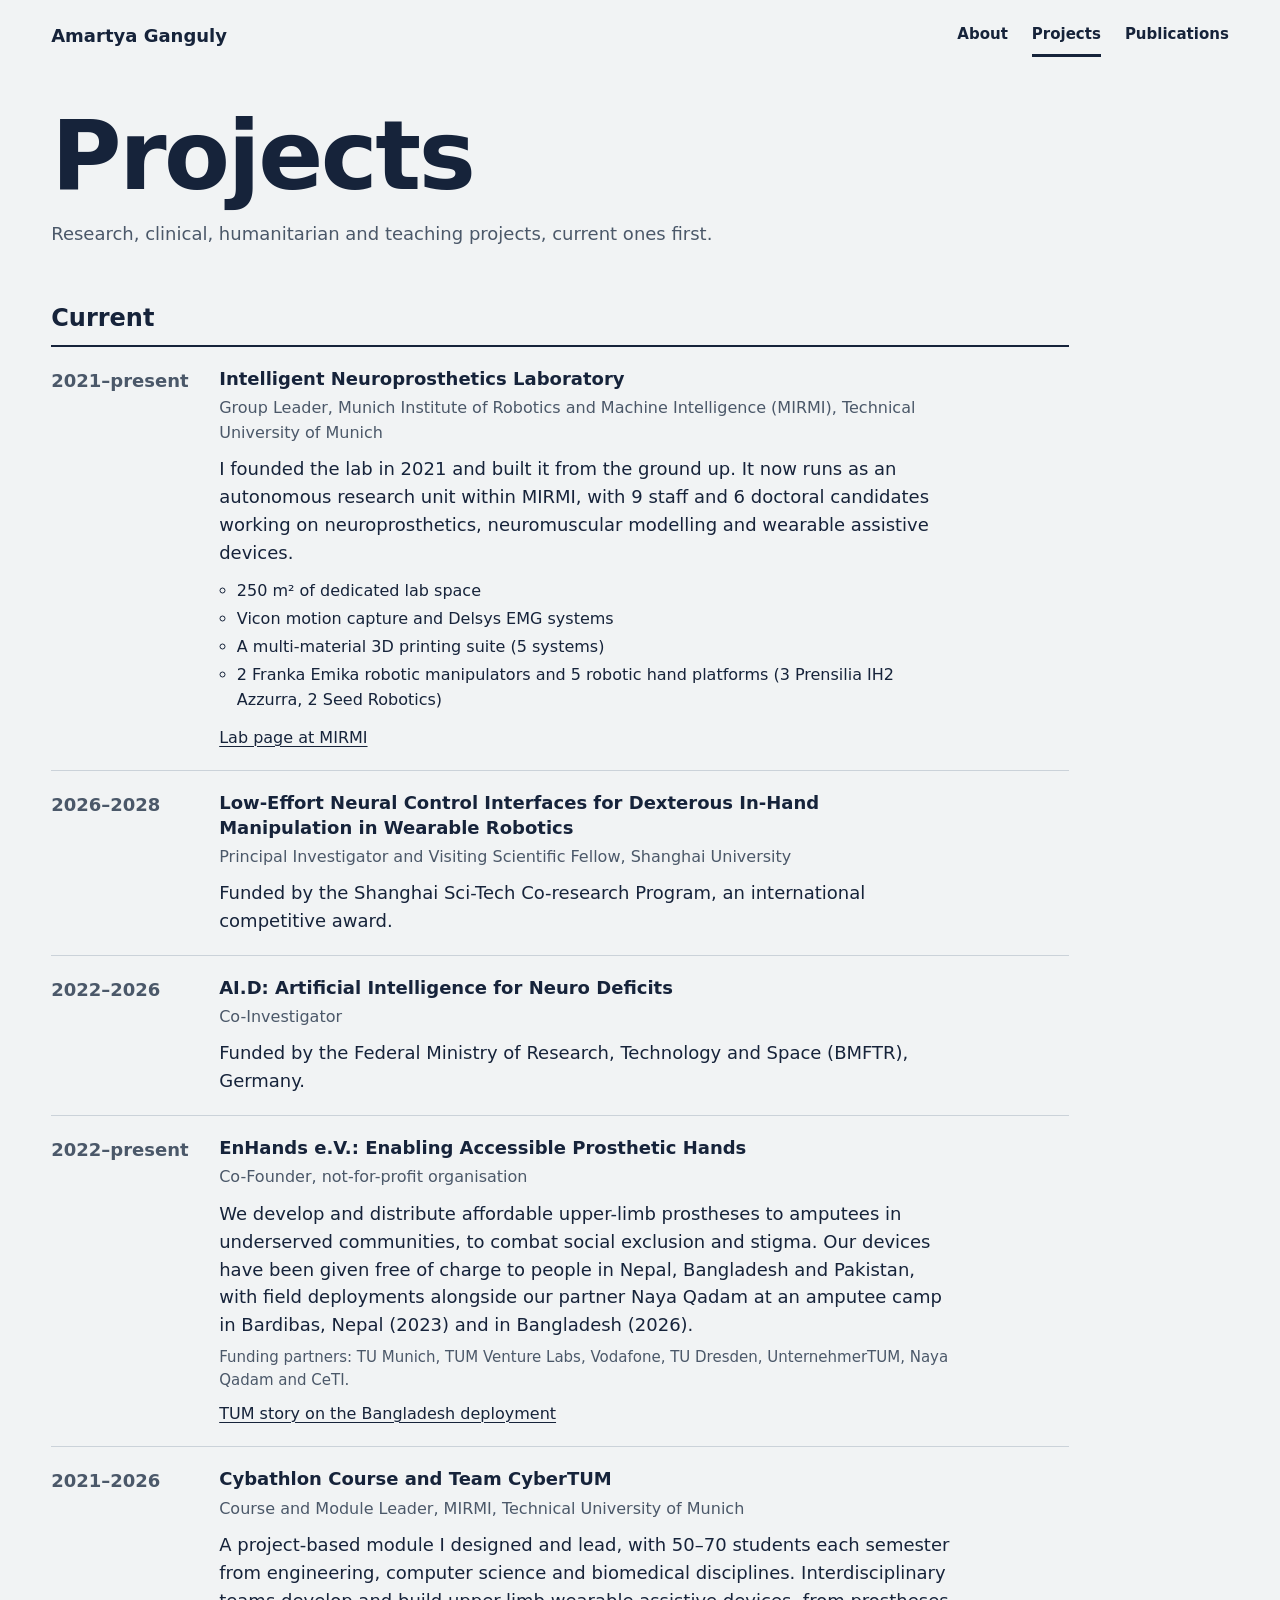
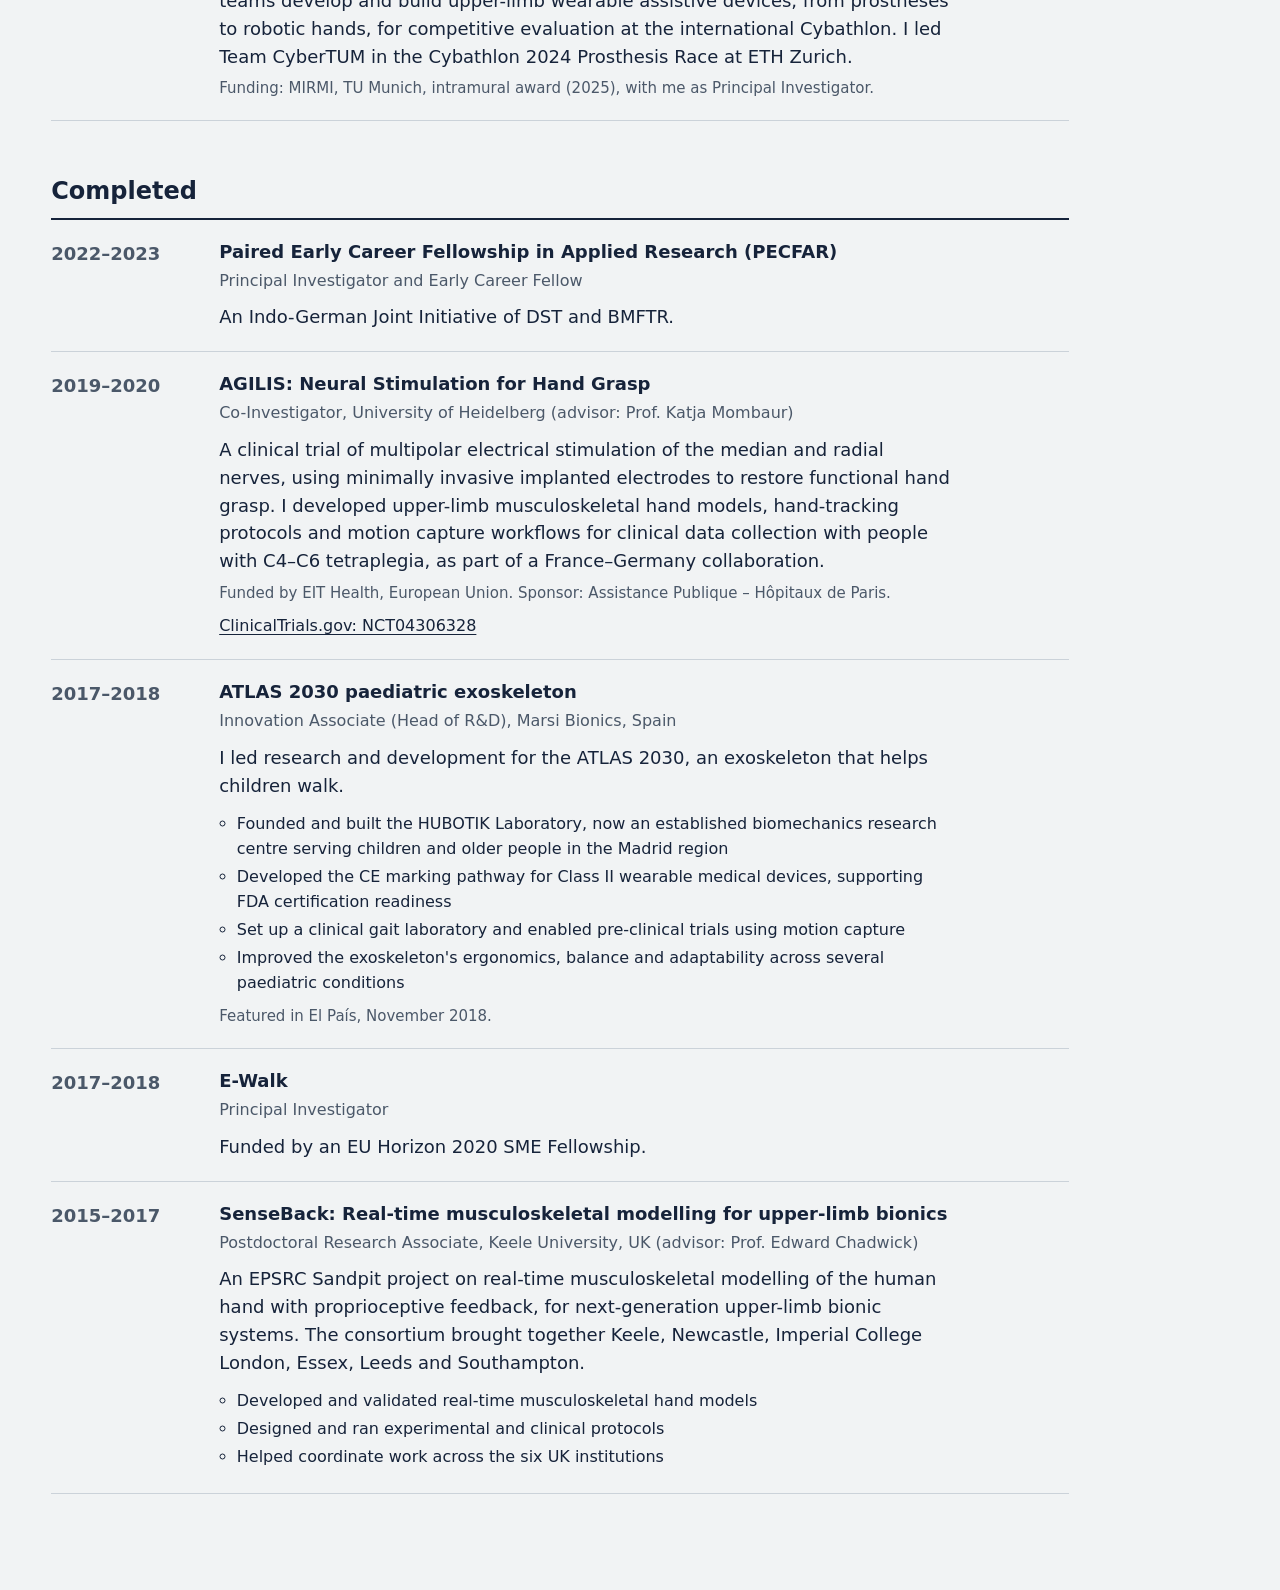
==== projects.html @ 13037119 "Create projects.html" ====
<!doctype html>
<html lang="en">
<head>
  <meta charset="utf-8">
  <meta name="viewport" content="width=device-width, initial-scale=1">
  <title>Projects | Amartya Ganguly</title>
  <meta name="description" content="Research, clinical, humanitarian and teaching projects of Amartya Ganguly, Group Leader of the Intelligent Neuroprosthetics Laboratory at TUM MIRMI.">
  <link rel="canonical" href="https://amartyaganguly.github.io/projects.html">
  <link rel="stylesheet" href="style.css">
</head>
<body>
  <header class="site-header">
    <a class="wordmark" href="./">Amartya Ganguly</a>
    <nav class="tabs" aria-label="Pages">
      <a href="./">About</a>
      <a href="projects.html" aria-current="page">Projects</a>
      <a href="publications.html">Publications</a>
    </nav>
  </header>

  <main class="page">
    <h1 class="page-title">Projects</h1>
    <p class="page-intro">Research, clinical, humanitarian and teaching projects, current ones first.</p>

    <section class="group" aria-labelledby="current">
      <h2 id="current">Current</h2>
      <ul class="entries" role="list">

        <li>
          <p class="when">2021–present</p>
          <h3 class="title">Intelligent Neuroprosthetics Laboratory</h3>
          <p class="meta">Group Leader, Munich Institute of Robotics and Machine Intelligence (MIRMI), Technical University of Munich</p>
          <p class="desc">I founded the lab in 2021 and built it from the ground up. It now runs as an autonomous research unit within MIRMI, with 9 staff and 6 doctoral candidates working on neuroprosthetics, neuromuscular modelling and wearable assistive devices.</p>
          <ul class="facts">
            <li>250 m² of dedicated lab space</li>
            <li>Vicon motion capture and Delsys EMG systems</li>
            <li>A multi-material 3D printing suite (5 systems)</li>
            <li>2 Franka Emika robotic manipulators and 5 robotic hand platforms (3 Prensilia IH2 Azzurra, 2 Seed Robotics)</li>
          </ul>
          <p class="links"><a href="https://mirmi.tum.de/en/mirmi/research/labs/prosthetics">Lab page at MIRMI</a></p>
        </li>

        <li>
          <p class="when">2026–2028</p>
          <h3 class="title">Low-Effort Neural Control Interfaces for Dexterous In-Hand Manipulation in Wearable Robotics</h3>
          <p class="meta">Principal Investigator and Visiting Scientific Fellow, Shanghai University</p>
          <p class="desc">Funded by the Shanghai Sci-Tech Co-research Program, an international competitive award.</p>
        </li>

        <li>
          <p class="when">2022–2026</p>
          <h3 class="title">AI.D: Artificial Intelligence for Neuro Deficits</h3>
          <p class="meta">Co-Investigator</p>
          <p class="desc">Funded by the Federal Ministry of Research, Technology and Space (BMFTR), Germany.</p>
        </li>

        <li>
          <p class="when">2022–present</p>
          <h3 class="title">EnHands e.V.: Enabling Accessible Prosthetic Hands</h3>
          <p class="meta">Co-Founder, not-for-profit organisation</p>
          <p class="desc">We develop and distribute affordable upper-limb prostheses to amputees in underserved communities, to combat social exclusion and stigma. Our devices have been given free of charge to people in Nepal, Bangladesh and Pakistan, with field deployments alongside our partner Naya Qadam at an amputee camp in Bardibas, Nepal (2023) and in Bangladesh (2026).</p>
          <p class="note">Funding partners: TU Munich, TUM Venture Labs, Vodafone, TU Dresden, UnternehmerTUM, Naya Qadam and CeTI.</p>
          <p class="links"><a href="https://www.ed.tum.de/en/ed/news-single-view-start/article/eine-hand-ist-ein-leben-enhands-bringt-prothesen-nach-bangladesch/">TUM story on the Bangladesh deployment</a></p>
        </li>

        <li>
          <p class="when">2021–2026</p>
          <h3 class="title">Cybathlon Course and Team CyberTUM</h3>
          <p class="meta">Course and Module Leader, MIRMI, Technical University of Munich</p>
          <p class="desc">A project-based module I designed and lead, with 50–70 students each semester from engineering, computer science and biomedical disciplines. Interdisciplinary teams develop and build upper-limb wearable assistive devices, from prostheses to robotic hands, for competitive evaluation at the international Cybathlon. I led Team CyberTUM in the Cybathlon 2024 Prosthesis Race at ETH Zurich.</p>
          <p class="note">Funding: MIRMI, TU Munich, intramural award (2025), with me as Principal Investigator.</p>
        </li>

      </ul>
    </section>

    <section class="group" aria-labelledby="completed">
      <h2 id="completed">Completed</h2>
      <ul class="entries" role="list">

        <li>
          <p class="when">2022–2023</p>
          <h3 class="title">Paired Early Career Fellowship in Applied Research (PECFAR)</h3>
          <p class="meta">Principal Investigator and Early Career Fellow</p>
          <p class="desc">An Indo-German Joint Initiative of DST and BMFTR.</p>
        </li>

        <li>
          <p class="when">2019–2020</p>
          <h3 class="title">AGILIS: Neural Stimulation for Hand Grasp</h3>
          <p class="meta">Co-Investigator, University of Heidelberg (advisor: Prof. Katja Mombaur)</p>
          <p class="desc">A clinical trial of multipolar electrical stimulation of the median and radial nerves, using minimally invasive implanted electrodes to restore functional hand grasp. I developed upper-limb musculoskeletal hand models, hand-tracking protocols and motion capture workflows for clinical data collection with people with C4–C6 tetraplegia, as part of a France–Germany collaboration.</p>
          <p class="note">Funded by EIT Health, European Union. Sponsor: Assistance Publique – Hôpitaux de Paris.</p>
          <p class="links"><a href="https://clinicaltrials.gov/study/NCT04306328">ClinicalTrials.gov: NCT04306328</a></p>
        </li>

        <li>
          <p class="when">2017–2018</p>
          <h3 class="title">ATLAS 2030 paediatric exoskeleton</h3>
          <p class="meta">Innovation Associate (Head of R&amp;D), Marsi Bionics, Spain</p>
          <p class="desc">I led research and development for the ATLAS 2030, an exoskeleton that helps children walk.</p>
          <ul class="facts">
            <li>Founded and built the HUBOTIK Laboratory, now an established biomechanics research centre serving children and older people in the Madrid region</li>
            <li>Developed the CE marking pathway for Class II wearable medical devices, supporting FDA certification readiness</li>
            <li>Set up a clinical gait laboratory and enabled pre-clinical trials using motion capture</li>
            <li>Improved the exoskeleton's ergonomics, balance and adaptability across several paediatric conditions</li>
          </ul>
          <p class="note">Featured in El País, November 2018.</p>
        </li>

        <li>
          <p class="when">2017–2018</p>
          <h3 class="title">E-Walk</h3>
          <p class="meta">Principal Investigator</p>
          <p class="desc">Funded by an EU Horizon 2020 SME Fellowship.</p>
        </li>

        <li>
          <p class="when">2015–2017</p>
          <h3 class="title">SenseBack: Real-time musculoskeletal modelling for upper-limb bionics</h3>
          <p class="meta">Postdoctoral Research Associate, Keele University, UK (advisor: Prof. Edward Chadwick)</p>
          <p class="desc">An EPSRC Sandpit project on real-time musculoskeletal modelling of the human hand with proprioceptive feedback, for next-generation upper-limb bionic systems. The consortium brought together Keele, Newcastle, Imperial College London, Essex, Leeds and Southampton.</p>
          <ul class="facts">
            <li>Developed and validated real-time musculoskeletal hand models</li>
            <li>Designed and ran experimental and clinical protocols</li>
            <li>Helped coordinate work across the six UK institutions</li>
          </ul>
        </li>

      </ul>
    </section>
  </main>
</body>
</html>
---- style.css ----
/* Shared styles for every page of the site */
:root {
  --paper: #F1F3F4;
  --ink: #16233A;
  --ink-soft: #4B5869;
  --rule: #CBD2D9;
  --nerve: #F3CB3A;
  --on-nerve: #16233A;
  --gutter: clamp(16px, 4vw, 56px);
  --header-h: 72px;
}
@media (prefers-color-scheme: dark) {
  :root { --paper: #0F1724; --ink: #E7EBEF; --ink-soft: #A2AEBD; --rule: #2B3747; }
}
* { box-sizing: border-box; }
html { -webkit-text-size-adjust: 100%; text-size-adjust: 100%; }
body {
  margin: 0;
  background: var(--paper);
  color: var(--ink);
  font-family: system-ui, -apple-system, "Segoe UI", Roboto, "Helvetica Neue", Arial, sans-serif;
  font-size: 1.125rem;
  line-height: 1.55;
}
a { color: inherit; text-underline-offset: 0.2em; text-decoration-thickness: 1px; }
a:hover { text-decoration-thickness: 2px; }
:focus-visible { outline: 3px solid currentColor; outline-offset: 3px; }
::selection { background: var(--nerve); color: var(--on-nerve); }
mark { background: var(--nerve); color: var(--on-nerve); padding: 0.05em 0.3em; }

/* Top bar with the tabs */
.site-header {
  display: flex; flex-wrap: wrap; align-items: center; gap: 0.25rem 2rem;
  min-height: var(--header-h);
  padding: 12px var(--gutter);
}
.wordmark { font-weight: 700; text-decoration: none; }
.tabs { display: flex; gap: 0 1.5rem; margin-left: auto; }
.tabs a {
  padding: 0.5rem 0; border-bottom: 3px solid transparent;
  font-size: 0.9375rem; font-weight: 600; text-decoration: none;
}
.tabs a:hover { border-bottom-color: var(--rule); }
.tabs a[aria-current="page"] { border-bottom-color: currentColor; }
@media (max-width: 600px) {
  .site-header { flex-direction: column; align-items: flex-start; }
  .tabs { margin-left: 0; gap: 0 1.25rem; }
}

/* ---------- About page ---------- */
.hero {
  container-type: inline-size;
  padding: clamp(16px, 4vh, 48px) var(--gutter) clamp(48px, 9vh, 104px);
}
.roles {
  list-style: none; margin: 0 0 1.75rem; padding: 0;
  color: var(--ink-soft); font-size: 1rem; font-weight: 500; line-height: 1.5;
}
.name {
  margin: 0 0 clamp(1.5rem, 3.5cqi, 2.75rem);
  font-size: clamp(3.25rem, min(22cqi, 20vh), 12rem);
  line-height: 0.96;
  letter-spacing: -0.025em;
}
.name span { display: block; }
.given { font-style: italic; font-weight: 300; }
.family { font-weight: 800; }
.lede {
  margin: 0; max-width: 34ch;
  font-size: clamp(1.25rem, 1rem + 0.75vw, 1.75rem);
  line-height: 1.42;
}
@media (min-width: 900px) {
  .hero {
    display: flex; flex-direction: column; justify-content: space-between;
    min-height: calc(100vh - var(--header-h));
    min-height: calc(100svh - var(--header-h));
    padding-top: 8px;
  }
  .roles { margin: 0 0 3rem; }
}

/* ---------- Projects and Publications pages ---------- */
.page { max-width: 1120px; padding: clamp(16px, 4vh, 48px) var(--gutter) 96px; }
.page-title {
  margin: 0 0 1rem;
  font-size: clamp(2.75rem, 9vw, 6rem); font-weight: 800; line-height: 1; letter-spacing: -0.025em;
}
.page-intro { margin: 0; max-width: 60ch; color: var(--ink-soft); }
.jump { display: flex; flex-wrap: wrap; gap: 0.25rem 1.5rem; margin: 1.25rem 0 0; padding: 0; list-style: none; }
.jump a { font-size: 1rem; font-weight: 600; }
.group { margin-top: 3.5rem; }
.group > h2 {
  margin: 0; padding-bottom: 0.75rem; border-bottom: 2px solid var(--ink);
  font-size: 1.5rem; font-weight: 800; line-height: 1.2;
}

/* One row per project or publication: dates on the left, details on the right */
.entries { list-style: none; margin: 0; padding: 0; }
.entries > li {
  display: grid; grid-template-columns: 9rem minmax(0, 1fr); column-gap: 1.5rem;
  padding: 1.25rem 0; border-bottom: 1px solid var(--rule);
}
.pubs > li { grid-template-columns: 4rem minmax(0, 1fr); }
.entries > li > * { grid-column: 2; margin: 0; max-width: 46rem; }
.entries .when { grid-column: 1; grid-row: 1 / span 8; color: var(--ink-soft); font-weight: 700; font-variant-numeric: tabular-nums; white-space: nowrap; }
.entries .title { margin-bottom: 0.3rem; font-size: 1.125rem; font-weight: 700; line-height: 1.35; }
.entries .meta { font-size: 1rem; color: var(--ink-soft); }
.entries .meta b { color: var(--ink); }
.entries .desc { margin-top: 0.6rem; }
.entries .facts { margin-top: 0.6rem; padding-left: 1.1em; font-size: 1rem; }
.entries .facts li { margin: 0.2rem 0; }
.entries .note { margin-top: 0.4rem; font-size: 0.9375rem; color: var(--ink-soft); }
.entries .links { margin-top: 0.6rem; font-size: 1rem; }
@media (max-width: 600px) {
  .entries > li { display: block; }
  .entries .when { margin-bottom: 0.2rem; font-size: 0.9375rem; }
}
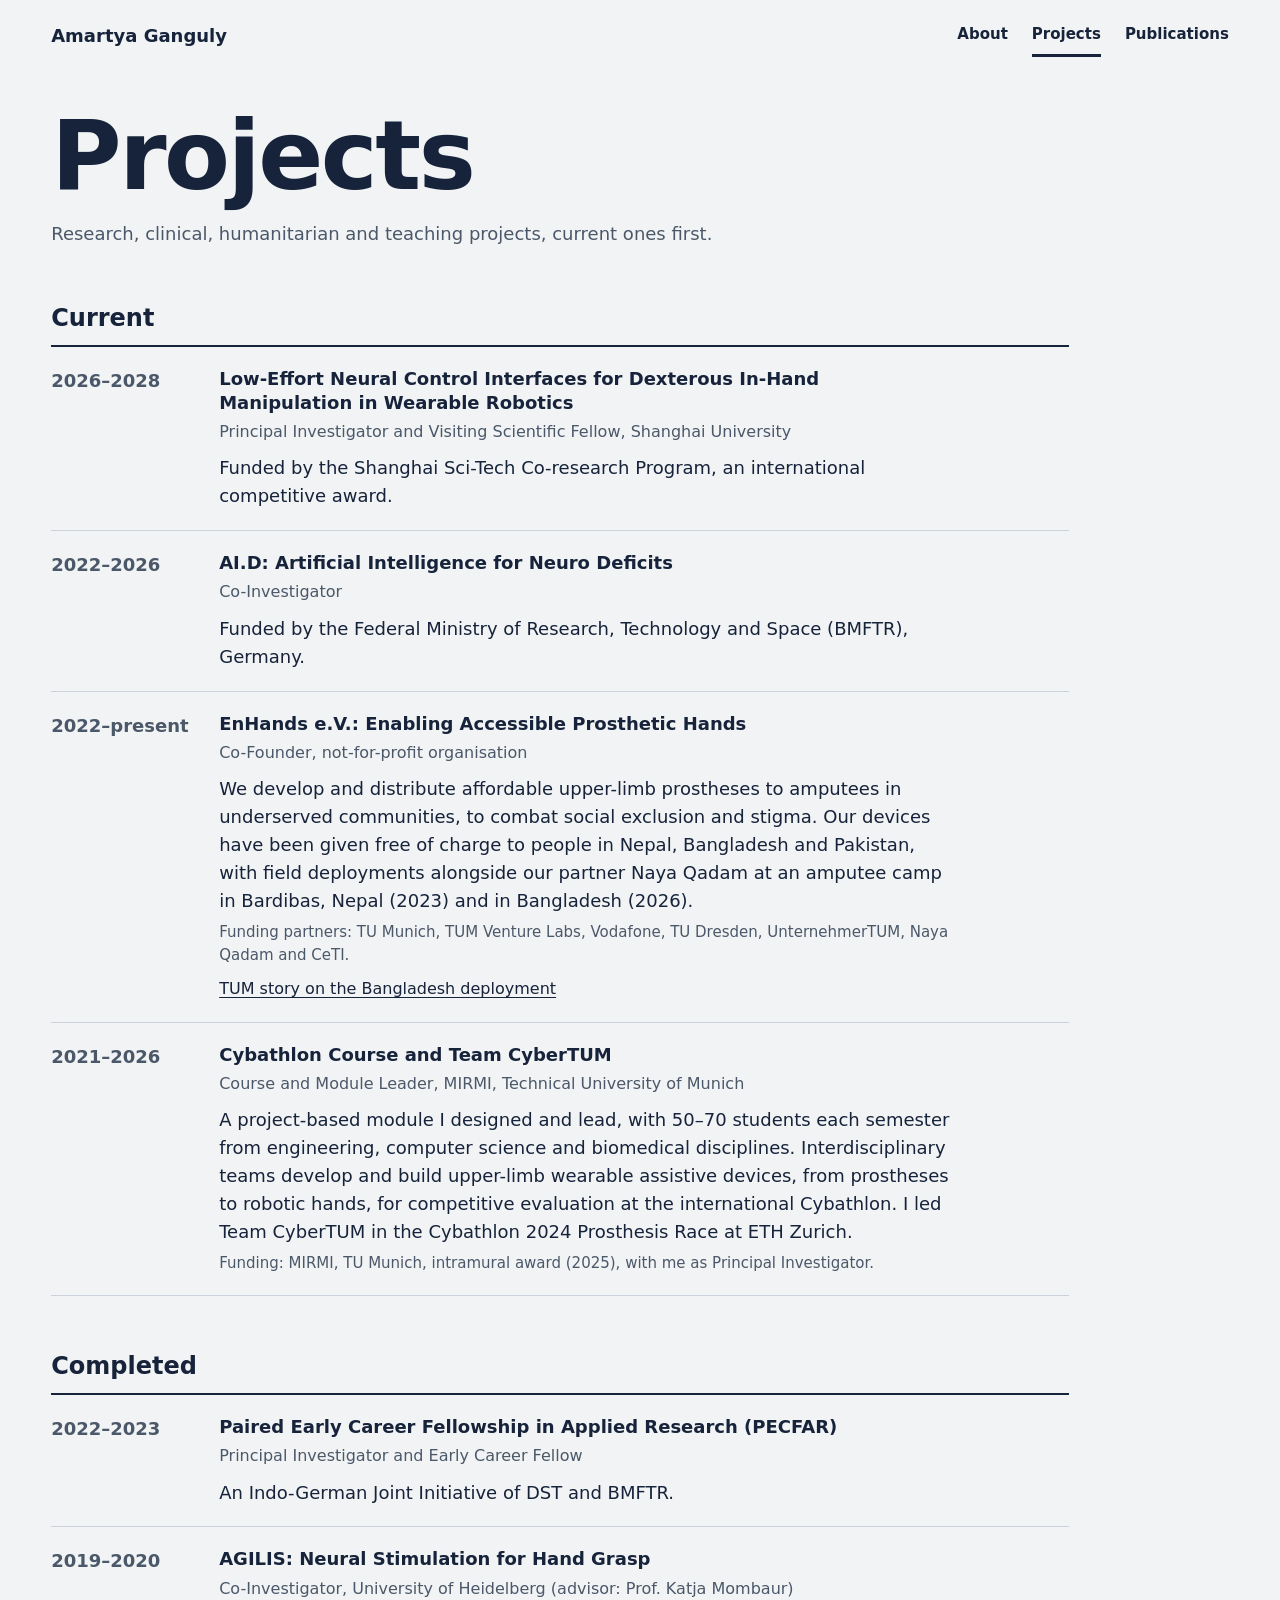
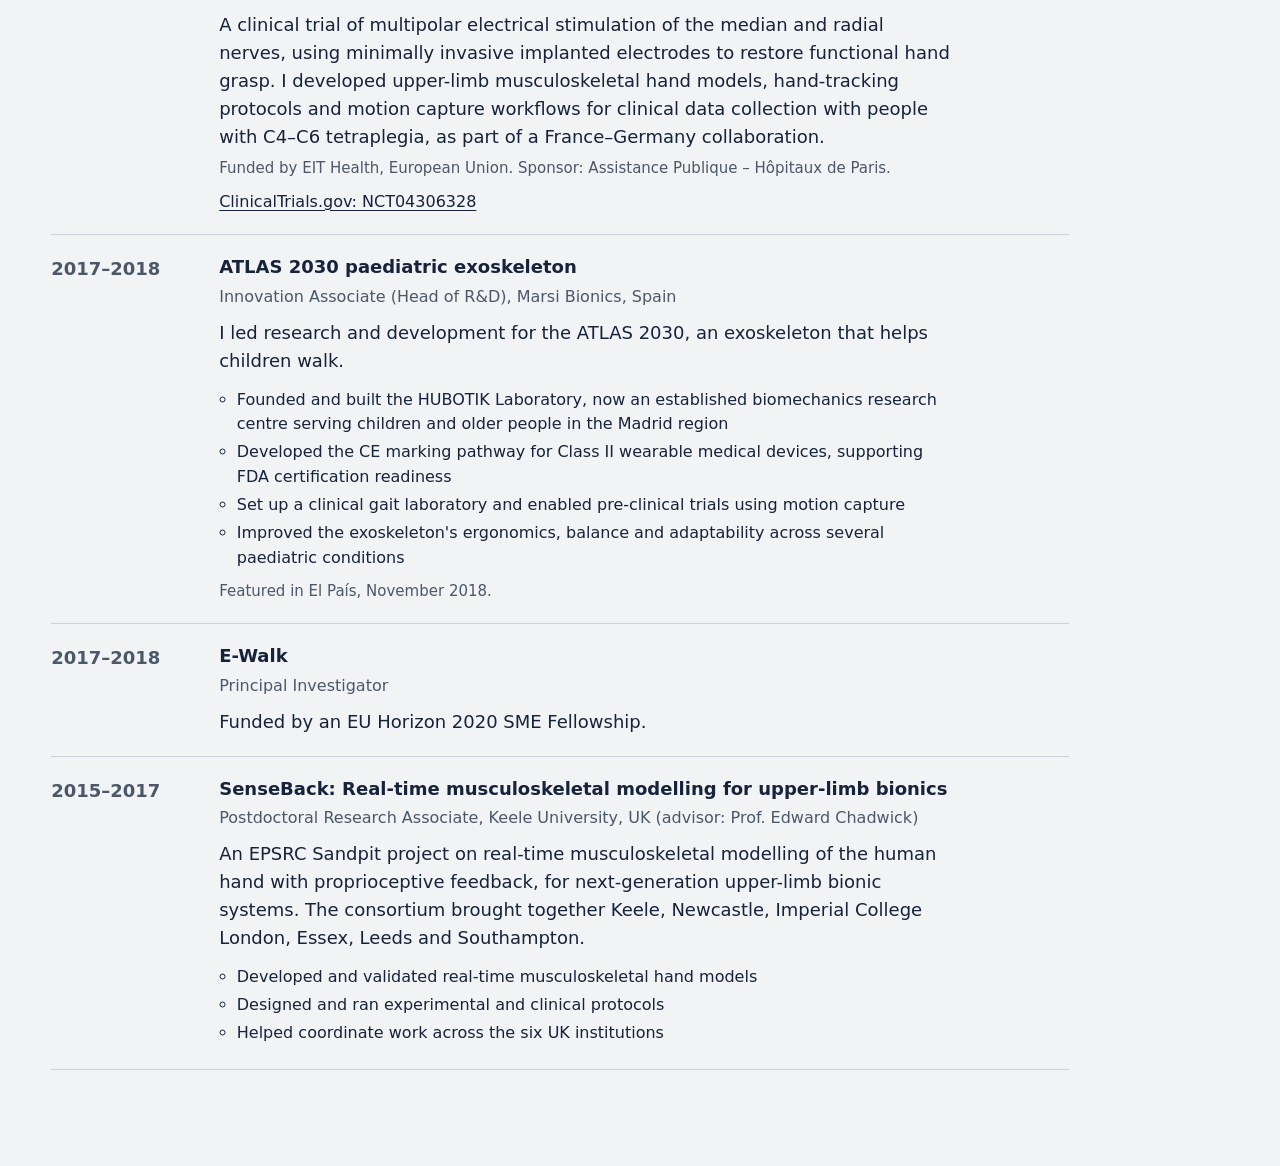
==== commit 70c2985c: "Update projects.html" ====
--- a/projects.html
+++ b/projects.html
@@ -25,20 +25,6 @@
     <section class="group" aria-labelledby="current">
       <h2 id="current">Current</h2>
       <ul class="entries" role="list">
-
-        <li>
-          <p class="when">2021–present</p>
-          <h3 class="title">Intelligent Neuroprosthetics Laboratory</h3>
-          <p class="meta">Group Leader, Munich Institute of Robotics and Machine Intelligence (MIRMI), Technical University of Munich</p>
-          <p class="desc">I founded the lab in 2021 and built it from the ground up. It now runs as an autonomous research unit within MIRMI, with 9 staff and 6 doctoral candidates working on neuroprosthetics, neuromuscular modelling and wearable assistive devices.</p>
-          <ul class="facts">
-            <li>250 m² of dedicated lab space</li>
-            <li>Vicon motion capture and Delsys EMG systems</li>
-            <li>A multi-material 3D printing suite (5 systems)</li>
-            <li>2 Franka Emika robotic manipulators and 5 robotic hand platforms (3 Prensilia IH2 Azzurra, 2 Seed Robotics)</li>
-          </ul>
-          <p class="links"><a href="https://mirmi.tum.de/en/mirmi/research/labs/prosthetics">Lab page at MIRMI</a></p>
-        </li>
 
         <li>
           <p class="when">2026–2028</p>
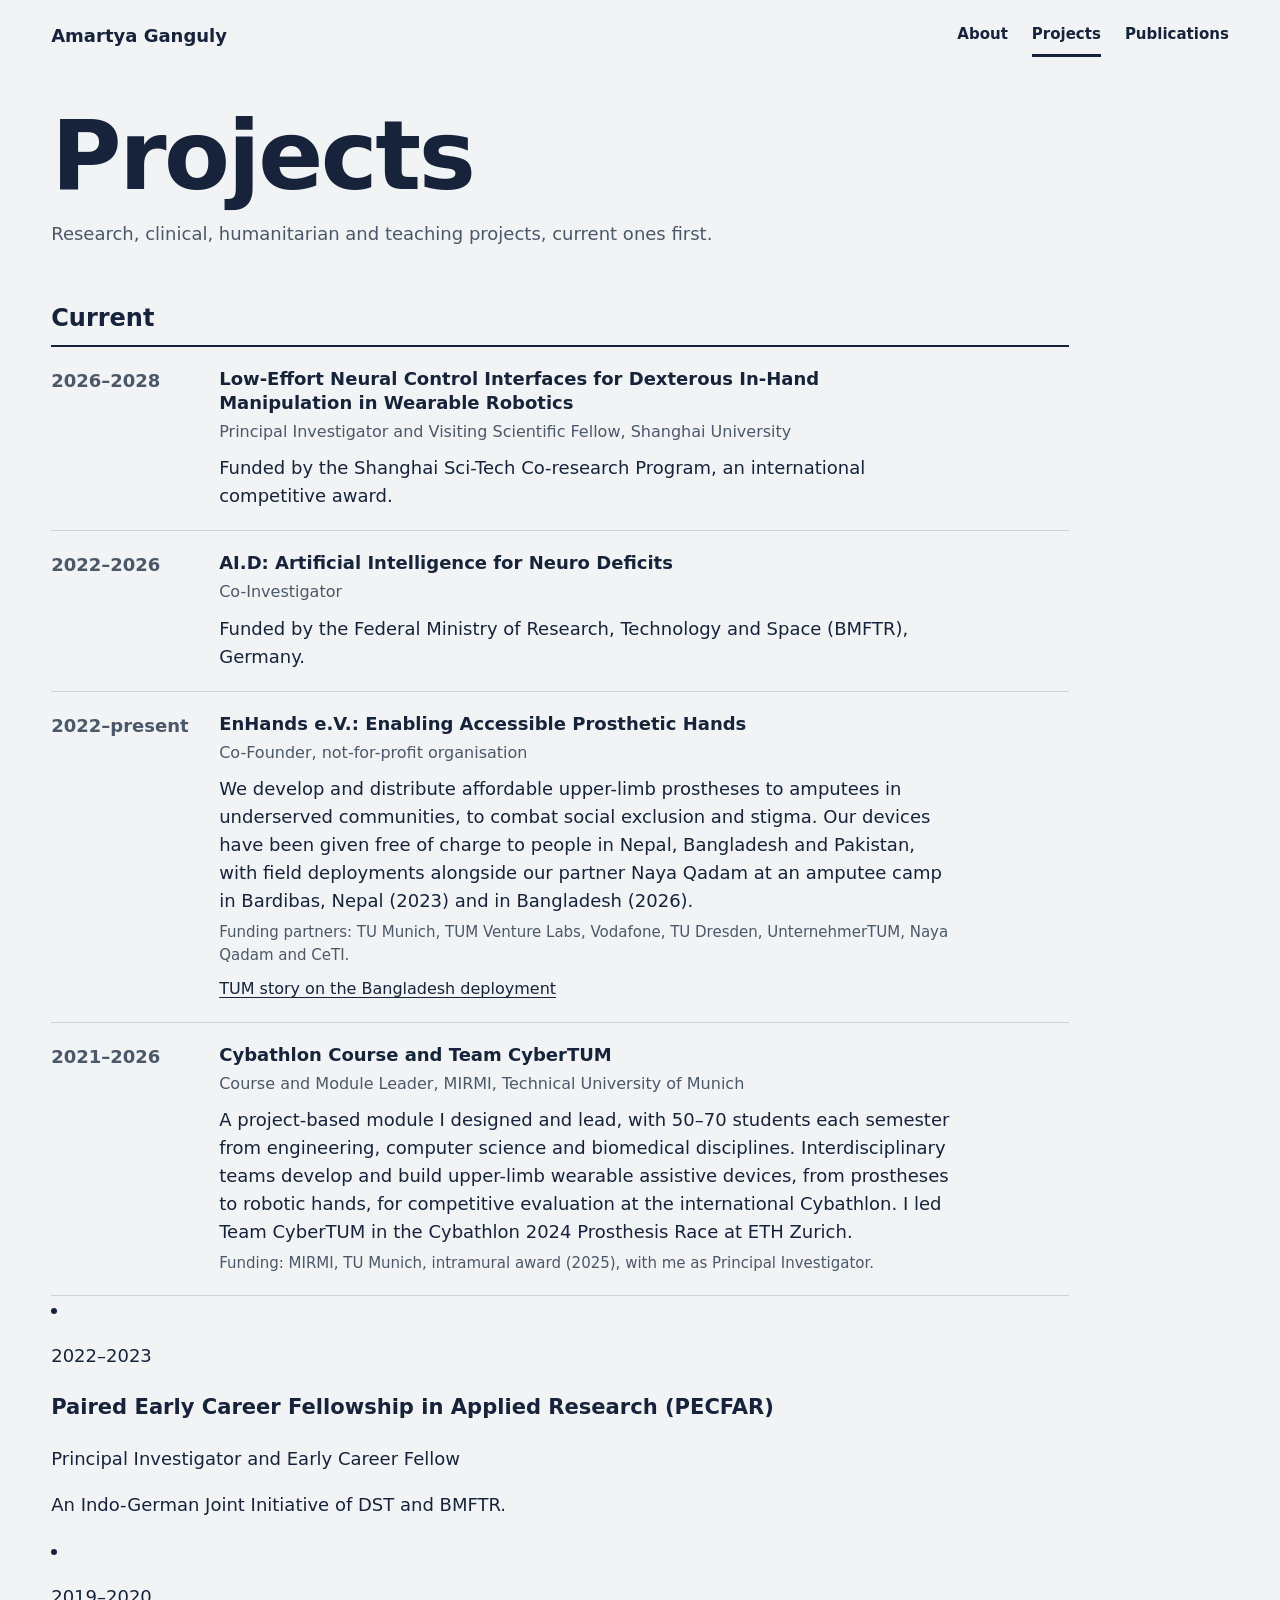
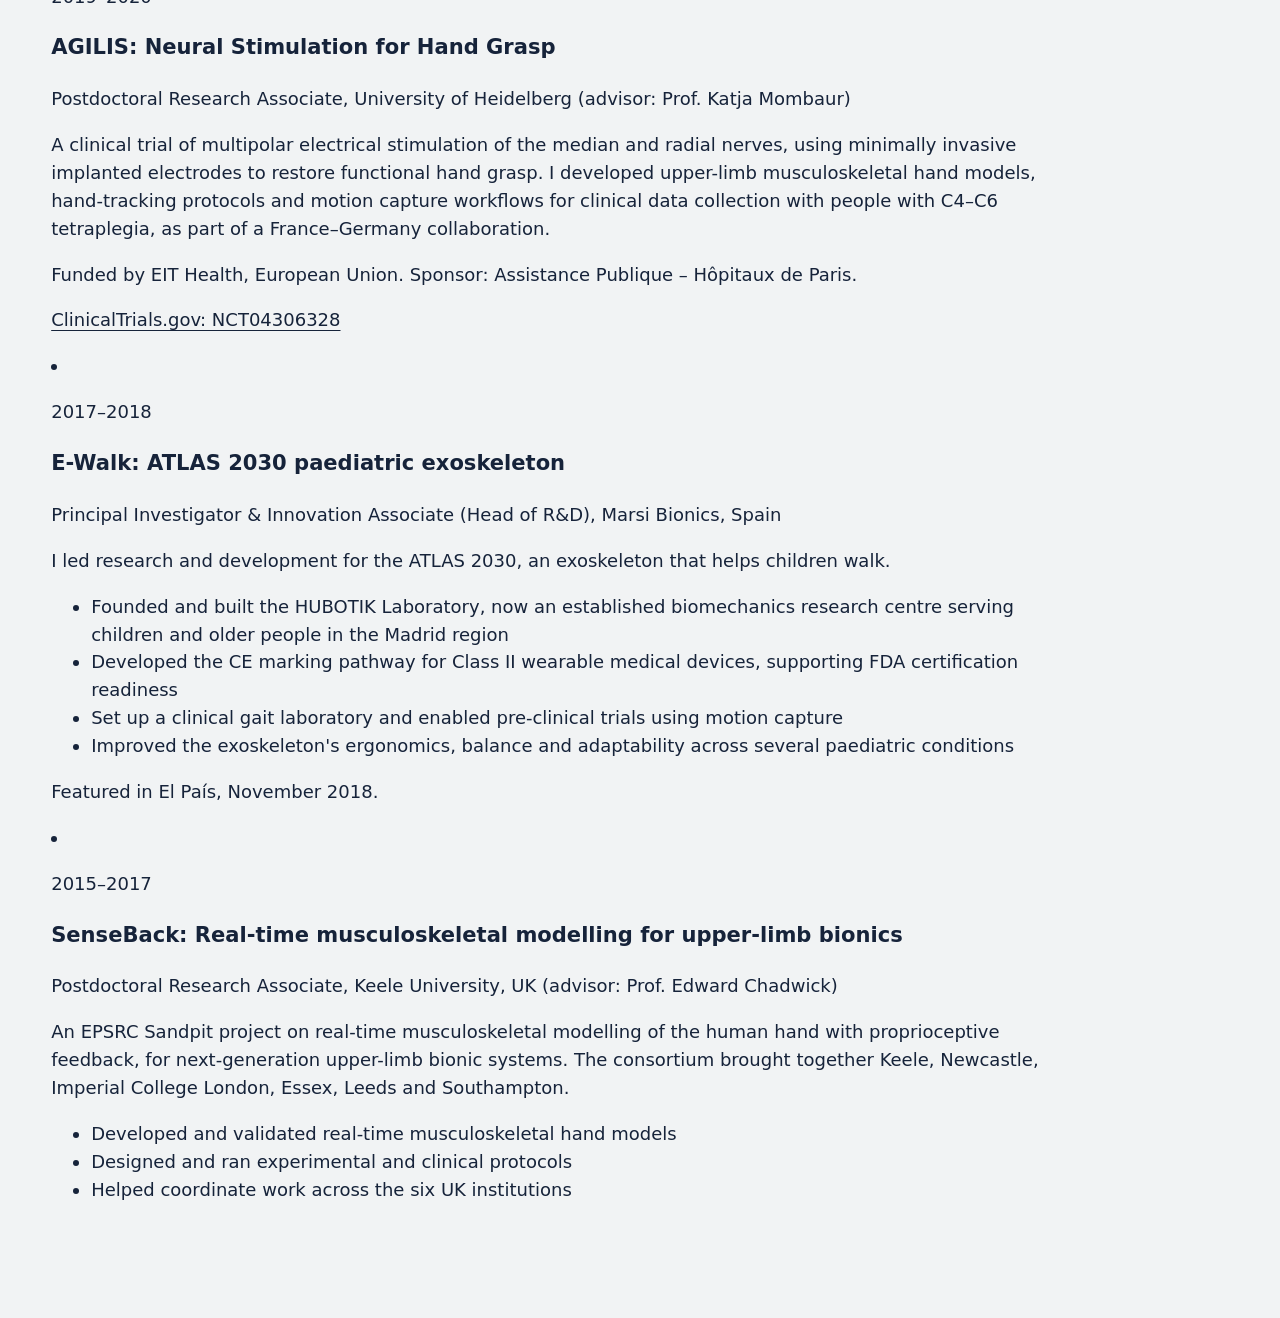
==== commit 7797a142: "Update projects.html" ====
--- a/projects.html
+++ b/projects.html
@@ -60,10 +60,6 @@
       </ul>
     </section>
 
-    <section class="group" aria-labelledby="completed">
-      <h2 id="completed">Completed</h2>
-      <ul class="entries" role="list">
-
         <li>
           <p class="when">2022–2023</p>
           <h3 class="title">Paired Early Career Fellowship in Applied Research (PECFAR)</h3>
@@ -74,7 +70,7 @@
         <li>
           <p class="when">2019–2020</p>
           <h3 class="title">AGILIS: Neural Stimulation for Hand Grasp</h3>
-          <p class="meta">Co-Investigator, University of Heidelberg (advisor: Prof. Katja Mombaur)</p>
+          <p class="meta"> Postdoctoral Research Associate, University of Heidelberg (advisor: Prof. Katja Mombaur)</p>
           <p class="desc">A clinical trial of multipolar electrical stimulation of the median and radial nerves, using minimally invasive implanted electrodes to restore functional hand grasp. I developed upper-limb musculoskeletal hand models, hand-tracking protocols and motion capture workflows for clinical data collection with people with C4–C6 tetraplegia, as part of a France–Germany collaboration.</p>
           <p class="note">Funded by EIT Health, European Union. Sponsor: Assistance Publique – Hôpitaux de Paris.</p>
           <p class="links"><a href="https://clinicaltrials.gov/study/NCT04306328">ClinicalTrials.gov: NCT04306328</a></p>
@@ -82,8 +78,8 @@
 
         <li>
           <p class="when">2017–2018</p>
-          <h3 class="title">ATLAS 2030 paediatric exoskeleton</h3>
-          <p class="meta">Innovation Associate (Head of R&amp;D), Marsi Bionics, Spain</p>
+          <h3 class="title">E-Walk: ATLAS 2030 paediatric exoskeleton</h3>
+          <p class="meta">Principal Investigator &amp; Innovation Associate (Head of R&amp;D), Marsi Bionics, Spain</p>
           <p class="desc">I led research and development for the ATLAS 2030, an exoskeleton that helps children walk.</p>
           <ul class="facts">
             <li>Founded and built the HUBOTIK Laboratory, now an established biomechanics research centre serving children and older people in the Madrid region</li>
@@ -92,14 +88,7 @@
             <li>Improved the exoskeleton's ergonomics, balance and adaptability across several paediatric conditions</li>
           </ul>
           <p class="note">Featured in El País, November 2018.</p>
-        </li>
-
-        <li>
-          <p class="when">2017–2018</p>
-          <h3 class="title">E-Walk</h3>
-          <p class="meta">Principal Investigator</p>
-          <p class="desc">Funded by an EU Horizon 2020 SME Fellowship.</p>
-        </li>
+        </li>  
 
         <li>
           <p class="when">2015–2017</p>
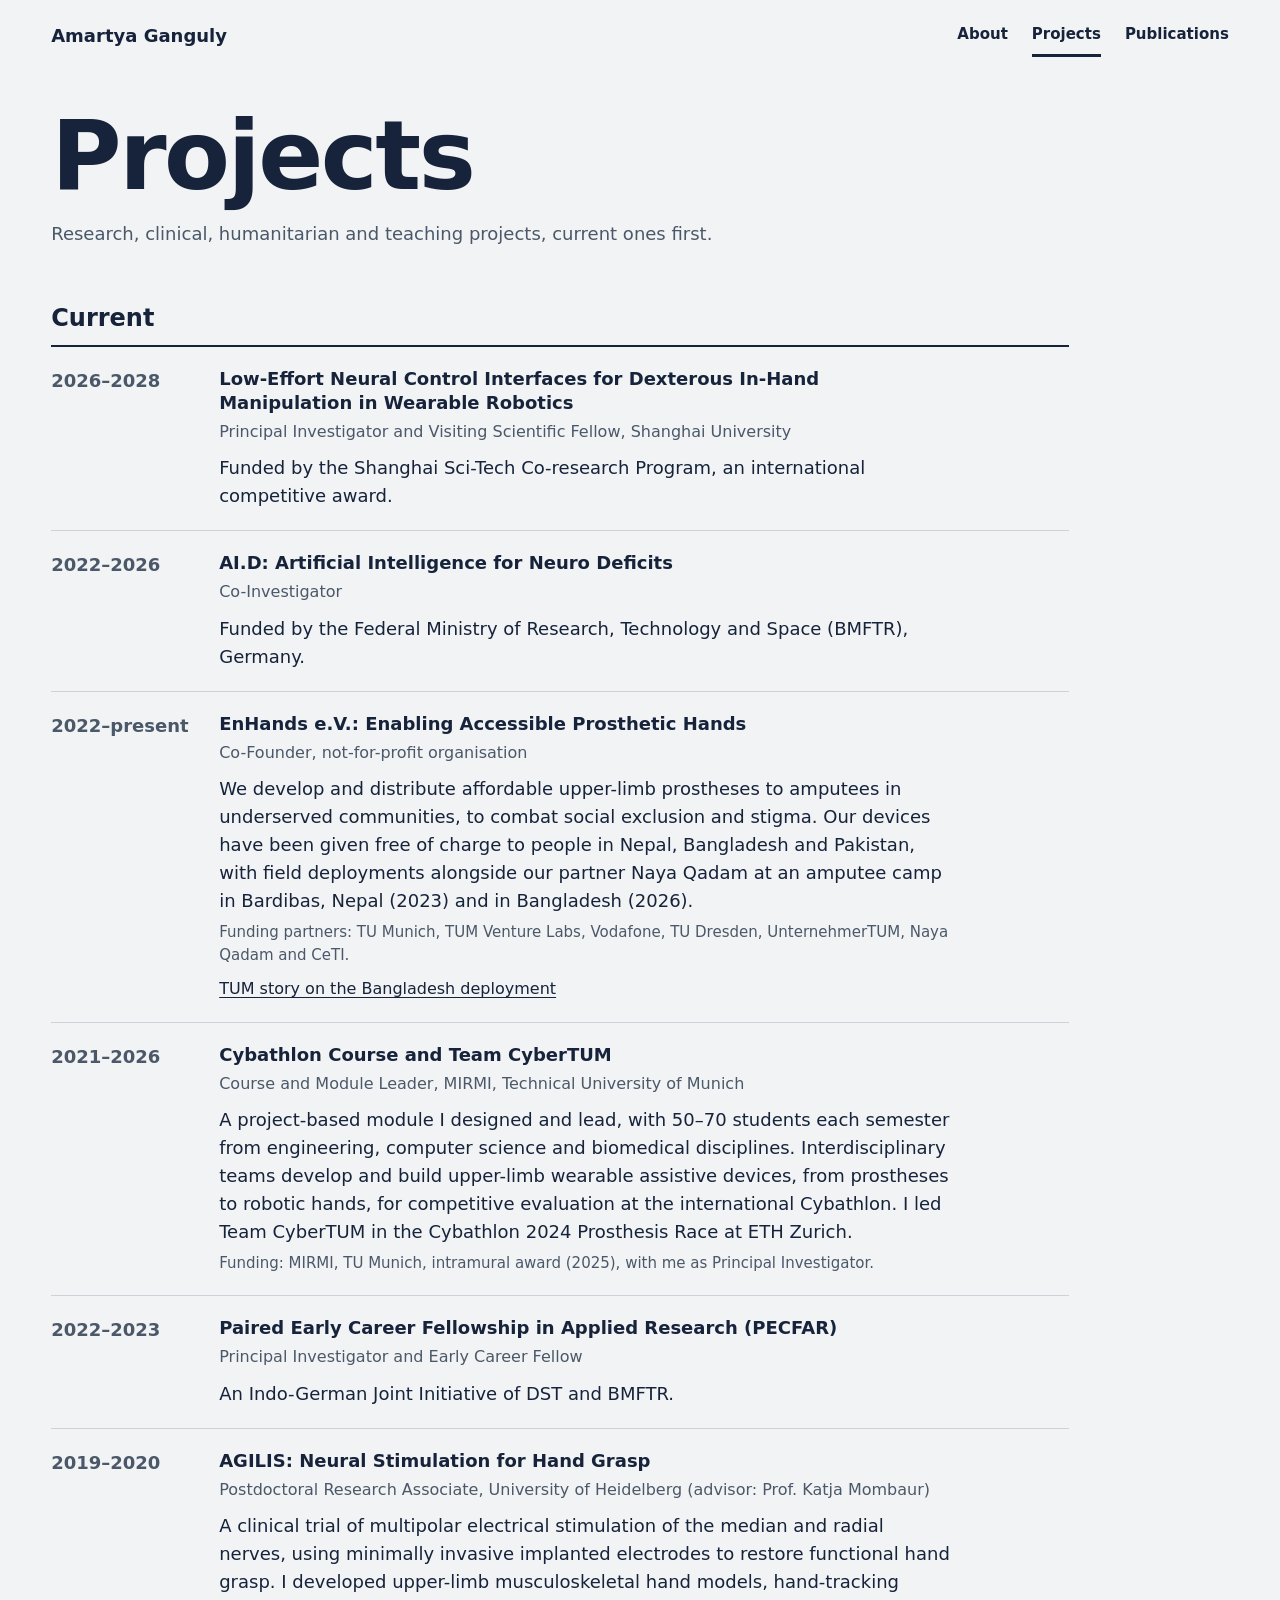
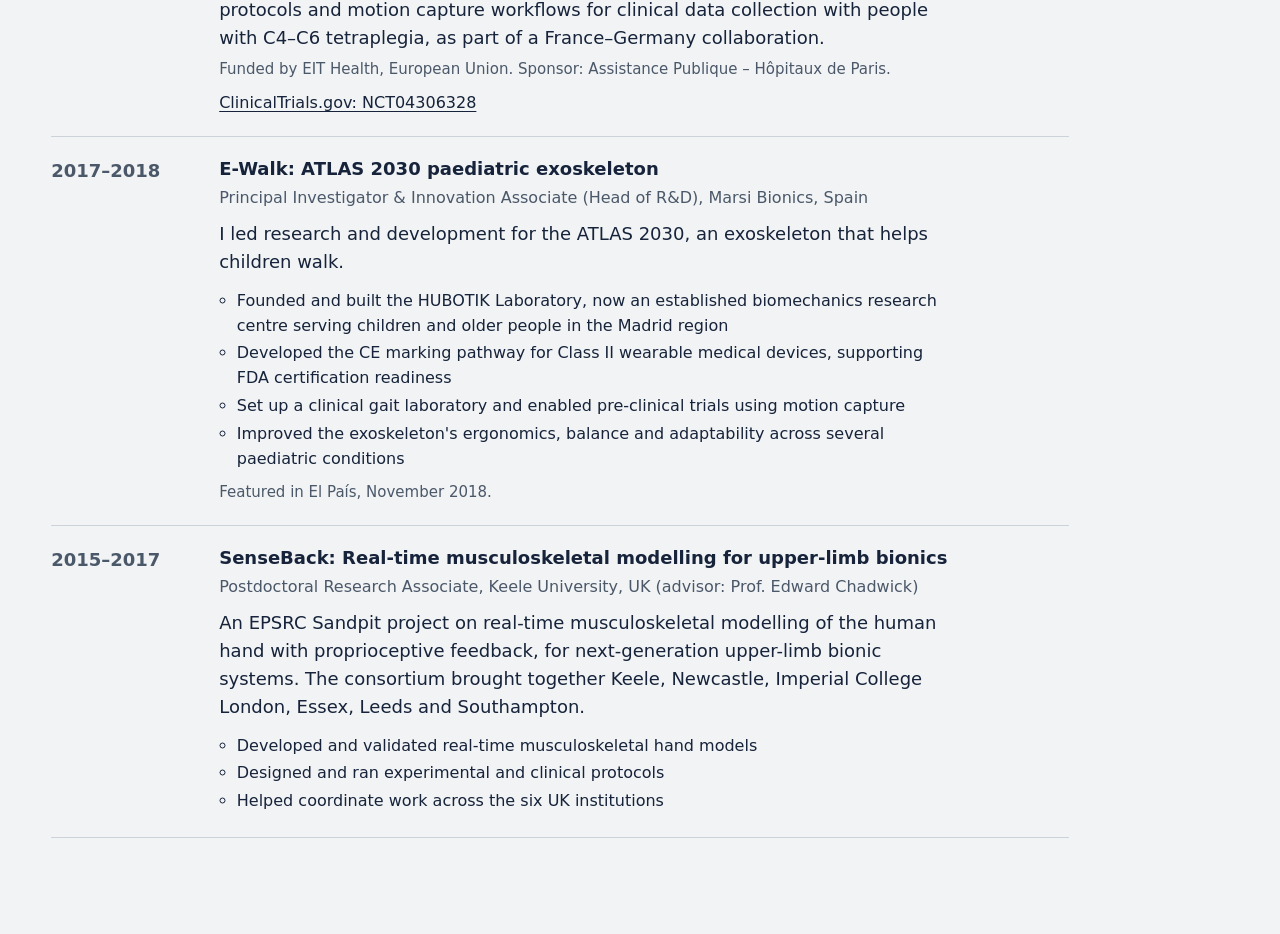
==== commit ddab4cff: "Update projects.html" ====
--- a/projects.html
+++ b/projects.html
@@ -57,10 +57,7 @@
           <p class="note">Funding: MIRMI, TU Munich, intramural award (2025), with me as Principal Investigator.</p>
         </li>
 
-      </ul>
-    </section>
-
-        <li>
+         <li>
           <p class="when">2022–2023</p>
           <h3 class="title">Paired Early Career Fellowship in Applied Research (PECFAR)</h3>
           <p class="meta">Principal Investigator and Early Career Fellow</p>
@@ -101,7 +98,6 @@
             <li>Helped coordinate work across the six UK institutions</li>
           </ul>
         </li>
-
       </ul>
     </section>
   </main>
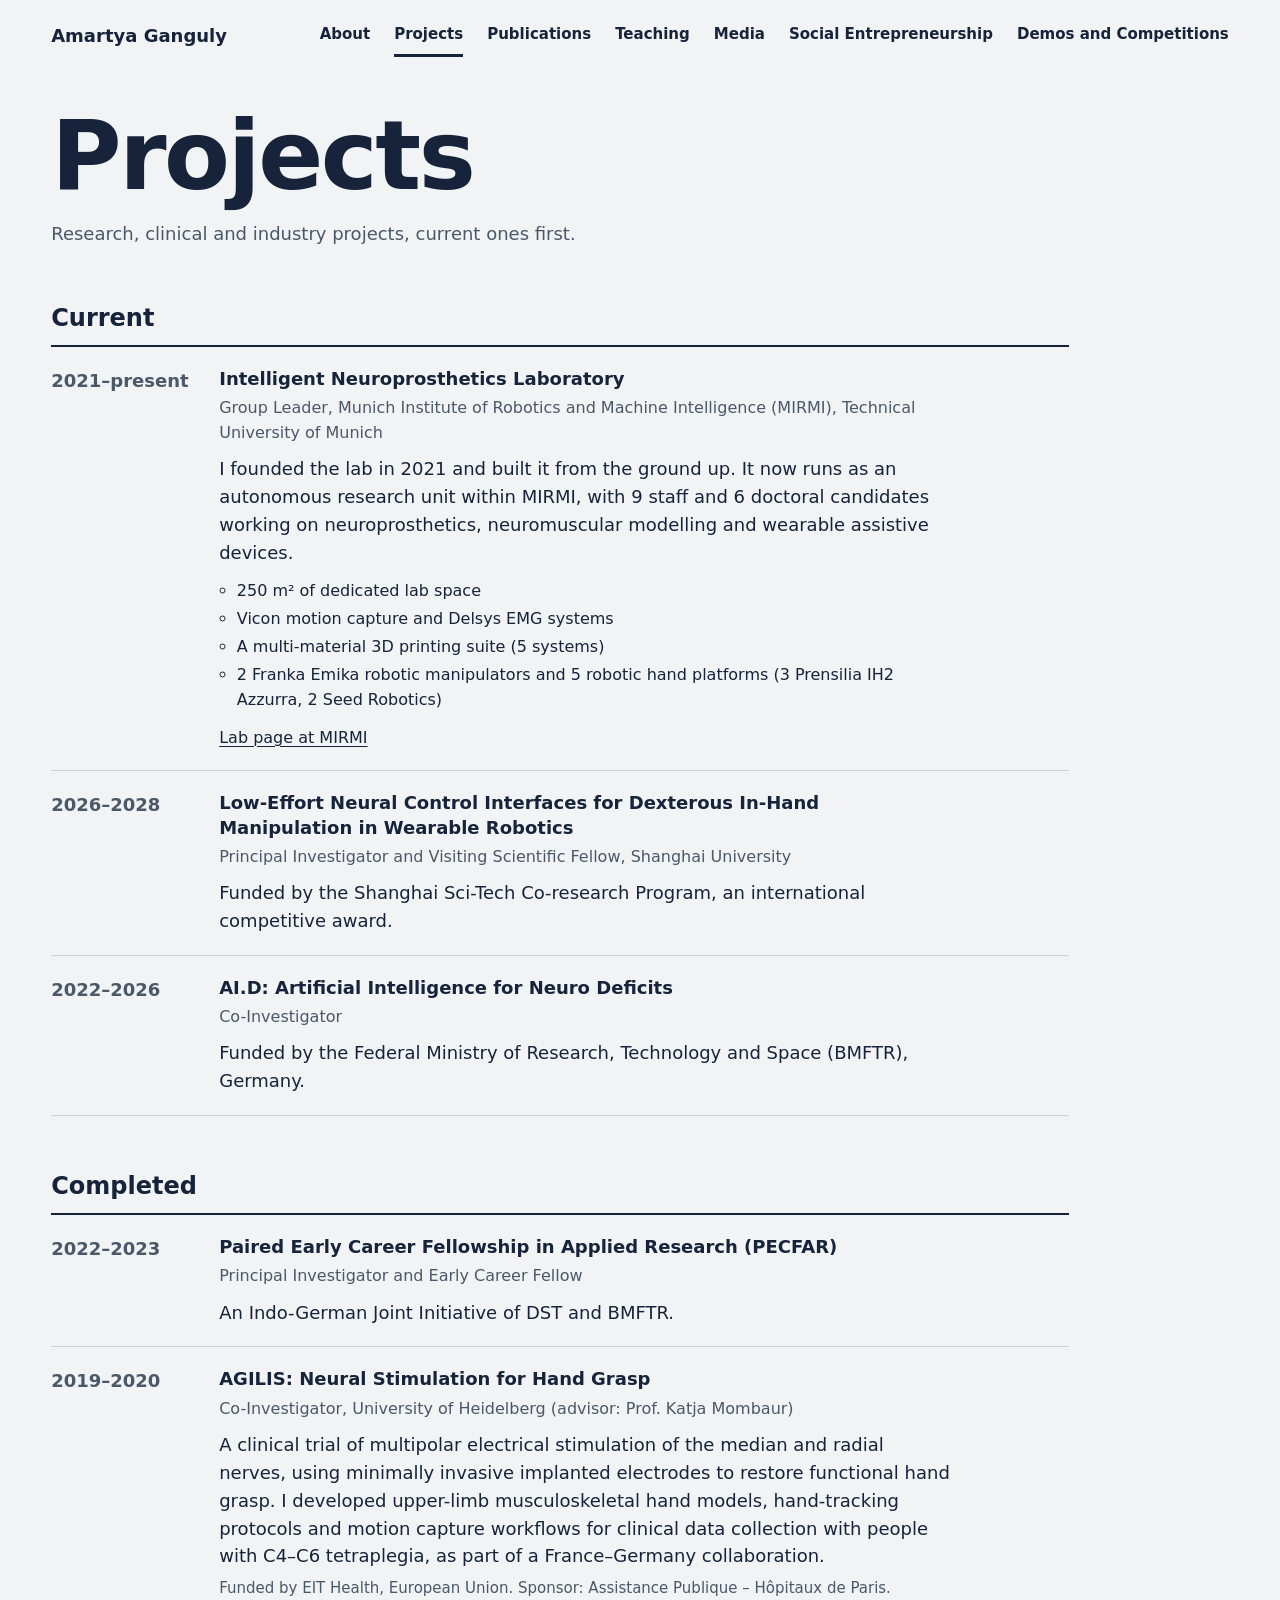
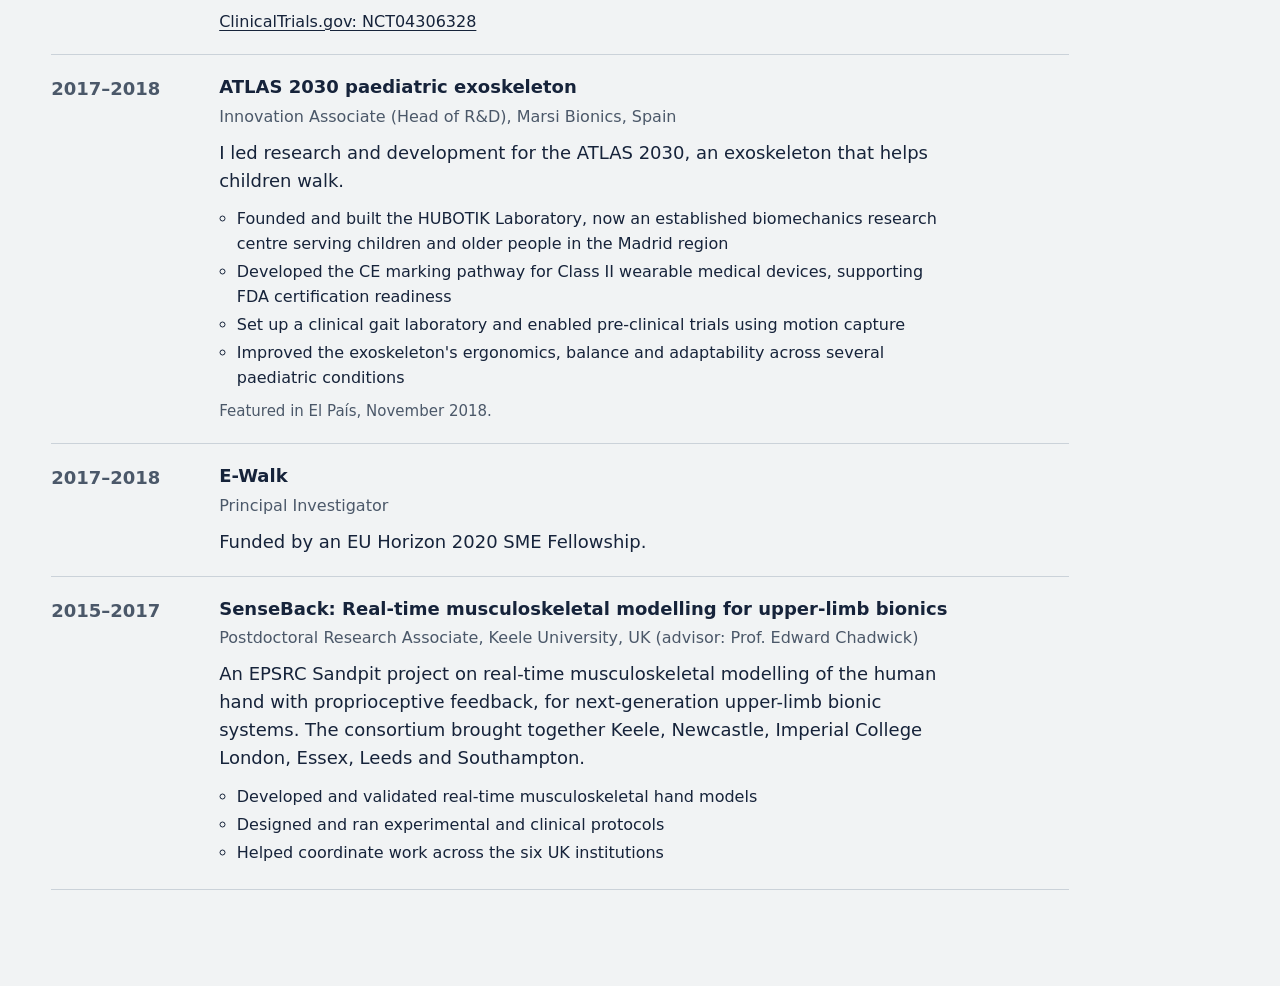
==== commit 0eb42d2d: "Update projects.html" ====
--- a/projects.html
+++ b/projects.html
@@ -4,27 +4,35 @@
   <meta charset="utf-8">
   <meta name="viewport" content="width=device-width, initial-scale=1">
   <title>Projects | Amartya Ganguly</title>
-  <meta name="description" content="Research, clinical, humanitarian and teaching projects of Amartya Ganguly, Group Leader of the Intelligent Neuroprosthetics Laboratory at TUM MIRMI.">
+  <meta name="description" content="Research, clinical and industry projects of Amartya Ganguly, Group Leader of the Intelligent Neuroprosthetics Laboratory at TUM MIRMI.">
   <link rel="canonical" href="https://amartyaganguly.github.io/projects.html">
   <link rel="stylesheet" href="style.css">
 </head>
 <body>
-  <header class="site-header">
-    <a class="wordmark" href="./">Amartya Ganguly</a>
-    <nav class="tabs" aria-label="Pages">
-      <a href="./">About</a>
-      <a href="projects.html" aria-current="page">Projects</a>
-      <a href="publications.html">Publications</a>
-    </nav>
-  </header>
+  <header class="site-header"></header>
+  <script src="nav.js"></script>
 
   <main class="page">
     <h1 class="page-title">Projects</h1>
-    <p class="page-intro">Research, clinical, humanitarian and teaching projects, current ones first.</p>
+    <p class="page-intro">Research, clinical and industry projects, current ones first.</p>
 
     <section class="group" aria-labelledby="current">
       <h2 id="current">Current</h2>
       <ul class="entries" role="list">
+
+        <li>
+          <p class="when">2021–present</p>
+          <h3 class="title">Intelligent Neuroprosthetics Laboratory</h3>
+          <p class="meta">Group Leader, Munich Institute of Robotics and Machine Intelligence (MIRMI), Technical University of Munich</p>
+          <p class="desc">I founded the lab in 2021 and built it from the ground up. It now runs as an autonomous research unit within MIRMI, with 9 staff and 6 doctoral candidates working on neuroprosthetics, neuromuscular modelling and wearable assistive devices.</p>
+          <ul class="facts">
+            <li>250 m² of dedicated lab space</li>
+            <li>Vicon motion capture and Delsys EMG systems</li>
+            <li>A multi-material 3D printing suite (5 systems)</li>
+            <li>2 Franka Emika robotic manipulators and 5 robotic hand platforms (3 Prensilia IH2 Azzurra, 2 Seed Robotics)</li>
+          </ul>
+          <p class="links"><a href="https://mirmi.tum.de/en/mirmi/research/labs/prosthetics">Lab page at MIRMI</a></p>
+        </li>
 
         <li>
           <p class="when">2026–2028</p>
@@ -40,24 +48,14 @@
           <p class="desc">Funded by the Federal Ministry of Research, Technology and Space (BMFTR), Germany.</p>
         </li>
 
-        <li>
-          <p class="when">2022–present</p>
-          <h3 class="title">EnHands e.V.: Enabling Accessible Prosthetic Hands</h3>
-          <p class="meta">Co-Founder, not-for-profit organisation</p>
-          <p class="desc">We develop and distribute affordable upper-limb prostheses to amputees in underserved communities, to combat social exclusion and stigma. Our devices have been given free of charge to people in Nepal, Bangladesh and Pakistan, with field deployments alongside our partner Naya Qadam at an amputee camp in Bardibas, Nepal (2023) and in Bangladesh (2026).</p>
-          <p class="note">Funding partners: TU Munich, TUM Venture Labs, Vodafone, TU Dresden, UnternehmerTUM, Naya Qadam and CeTI.</p>
-          <p class="links"><a href="https://www.ed.tum.de/en/ed/news-single-view-start/article/eine-hand-ist-ein-leben-enhands-bringt-prothesen-nach-bangladesch/">TUM story on the Bangladesh deployment</a></p>
-        </li>
+      </ul>
+    </section>
+
+    <section class="group" aria-labelledby="completed">
+      <h2 id="completed">Completed</h2>
+      <ul class="entries" role="list">
 
         <li>
-          <p class="when">2021–2026</p>
-          <h3 class="title">Cybathlon Course and Team CyberTUM</h3>
-          <p class="meta">Course and Module Leader, MIRMI, Technical University of Munich</p>
-          <p class="desc">A project-based module I designed and lead, with 50–70 students each semester from engineering, computer science and biomedical disciplines. Interdisciplinary teams develop and build upper-limb wearable assistive devices, from prostheses to robotic hands, for competitive evaluation at the international Cybathlon. I led Team CyberTUM in the Cybathlon 2024 Prosthesis Race at ETH Zurich.</p>
-          <p class="note">Funding: MIRMI, TU Munich, intramural award (2025), with me as Principal Investigator.</p>
-        </li>
-
-         <li>
           <p class="when">2022–2023</p>
           <h3 class="title">Paired Early Career Fellowship in Applied Research (PECFAR)</h3>
           <p class="meta">Principal Investigator and Early Career Fellow</p>
@@ -67,7 +65,7 @@
         <li>
           <p class="when">2019–2020</p>
           <h3 class="title">AGILIS: Neural Stimulation for Hand Grasp</h3>
-          <p class="meta"> Postdoctoral Research Associate, University of Heidelberg (advisor: Prof. Katja Mombaur)</p>
+          <p class="meta">Co-Investigator, University of Heidelberg (advisor: Prof. Katja Mombaur)</p>
           <p class="desc">A clinical trial of multipolar electrical stimulation of the median and radial nerves, using minimally invasive implanted electrodes to restore functional hand grasp. I developed upper-limb musculoskeletal hand models, hand-tracking protocols and motion capture workflows for clinical data collection with people with C4–C6 tetraplegia, as part of a France–Germany collaboration.</p>
           <p class="note">Funded by EIT Health, European Union. Sponsor: Assistance Publique – Hôpitaux de Paris.</p>
           <p class="links"><a href="https://clinicaltrials.gov/study/NCT04306328">ClinicalTrials.gov: NCT04306328</a></p>
@@ -75,8 +73,8 @@
 
         <li>
           <p class="when">2017–2018</p>
-          <h3 class="title">E-Walk: ATLAS 2030 paediatric exoskeleton</h3>
-          <p class="meta">Principal Investigator &amp; Innovation Associate (Head of R&amp;D), Marsi Bionics, Spain</p>
+          <h3 class="title">ATLAS 2030 paediatric exoskeleton</h3>
+          <p class="meta">Innovation Associate (Head of R&amp;D), Marsi Bionics, Spain</p>
           <p class="desc">I led research and development for the ATLAS 2030, an exoskeleton that helps children walk.</p>
           <ul class="facts">
             <li>Founded and built the HUBOTIK Laboratory, now an established biomechanics research centre serving children and older people in the Madrid region</li>
@@ -85,7 +83,14 @@
             <li>Improved the exoskeleton's ergonomics, balance and adaptability across several paediatric conditions</li>
           </ul>
           <p class="note">Featured in El País, November 2018.</p>
-        </li>  
+        </li>
+
+        <li>
+          <p class="when">2017–2018</p>
+          <h3 class="title">E-Walk</h3>
+          <p class="meta">Principal Investigator</p>
+          <p class="desc">Funded by an EU Horizon 2020 SME Fellowship.</p>
+        </li>
 
         <li>
           <p class="when">2015–2017</p>
@@ -98,6 +103,7 @@
             <li>Helped coordinate work across the six UK institutions</li>
           </ul>
         </li>
+
       </ul>
     </section>
   </main>
--- a/style.css
+++ b/style.css
@@ -28,23 +28,27 @@
 ::selection { background: var(--nerve); color: var(--on-nerve); }
 mark { background: var(--nerve); color: var(--on-nerve); padding: 0.05em 0.3em; }
 
-/* Top bar with the tabs */
+/* Top bar: nav.js fills it with the tabs */
 .site-header {
-  display: flex; flex-wrap: wrap; align-items: center; gap: 0.25rem 2rem;
+  display: flex; align-items: center; gap: 0.25rem 2rem;
   min-height: var(--header-h);
   padding: 12px var(--gutter);
 }
-.wordmark { font-weight: 700; text-decoration: none; }
-.tabs { display: flex; gap: 0 1.5rem; margin-left: auto; }
+.wordmark { flex: none; font-weight: 700; text-decoration: none; white-space: nowrap; }
+.tabs {
+  display: flex; gap: 0 1.5rem; margin-left: auto; min-width: 0;
+  overflow-x: auto; scrollbar-width: thin;
+}
 .tabs a {
-  padding: 0.5rem 0; border-bottom: 3px solid transparent;
-  font-size: 0.9375rem; font-weight: 600; text-decoration: none;
+  flex: none; padding: 0.5rem 0; border-bottom: 3px solid transparent;
+  font-size: 0.9375rem; font-weight: 600; text-decoration: none; white-space: nowrap;
 }
 .tabs a:hover { border-bottom-color: var(--rule); }
+.tabs a:focus-visible { outline-offset: -3px; }
 .tabs a[aria-current="page"] { border-bottom-color: currentColor; }
-@media (max-width: 600px) {
+@media (max-width: 1180px) {
   .site-header { flex-direction: column; align-items: flex-start; }
-  .tabs { margin-left: 0; gap: 0 1.25rem; }
+  .tabs { margin-left: 0; align-self: stretch; gap: 0 1.25rem; }
 }
 
 /* ---------- About page ---------- */
@@ -80,7 +84,7 @@
   .roles { margin: 0 0 3rem; }
 }
 
-/* ---------- Projects and Publications pages ---------- */
+/* ---------- All other pages ---------- */
 .page { max-width: 1120px; padding: clamp(16px, 4vh, 48px) var(--gutter) 96px; }
 .page-title {
   margin: 0 0 1rem;
@@ -94,6 +98,7 @@
   margin: 0; padding-bottom: 0.75rem; border-bottom: 2px solid var(--ink);
   font-size: 1.5rem; font-weight: 800; line-height: 1.2;
 }
+.group-intro { margin: 1rem 0 0; font-size: 1rem; color: var(--ink-soft); }
 
 /* One row per project or publication: dates on the left, details on the right */
 .entries { list-style: none; margin: 0; padding: 0; }
@@ -112,6 +117,7 @@
 .entries .facts li { margin: 0.2rem 0; }
 .entries .note { margin-top: 0.4rem; font-size: 0.9375rem; color: var(--ink-soft); }
 .entries .links { margin-top: 0.6rem; font-size: 1rem; }
+.entries .links a + a { margin-left: 1.25rem; }
 @media (max-width: 600px) {
   .entries > li { display: block; }
   .entries .when { margin-bottom: 0.2rem; font-size: 0.9375rem; }
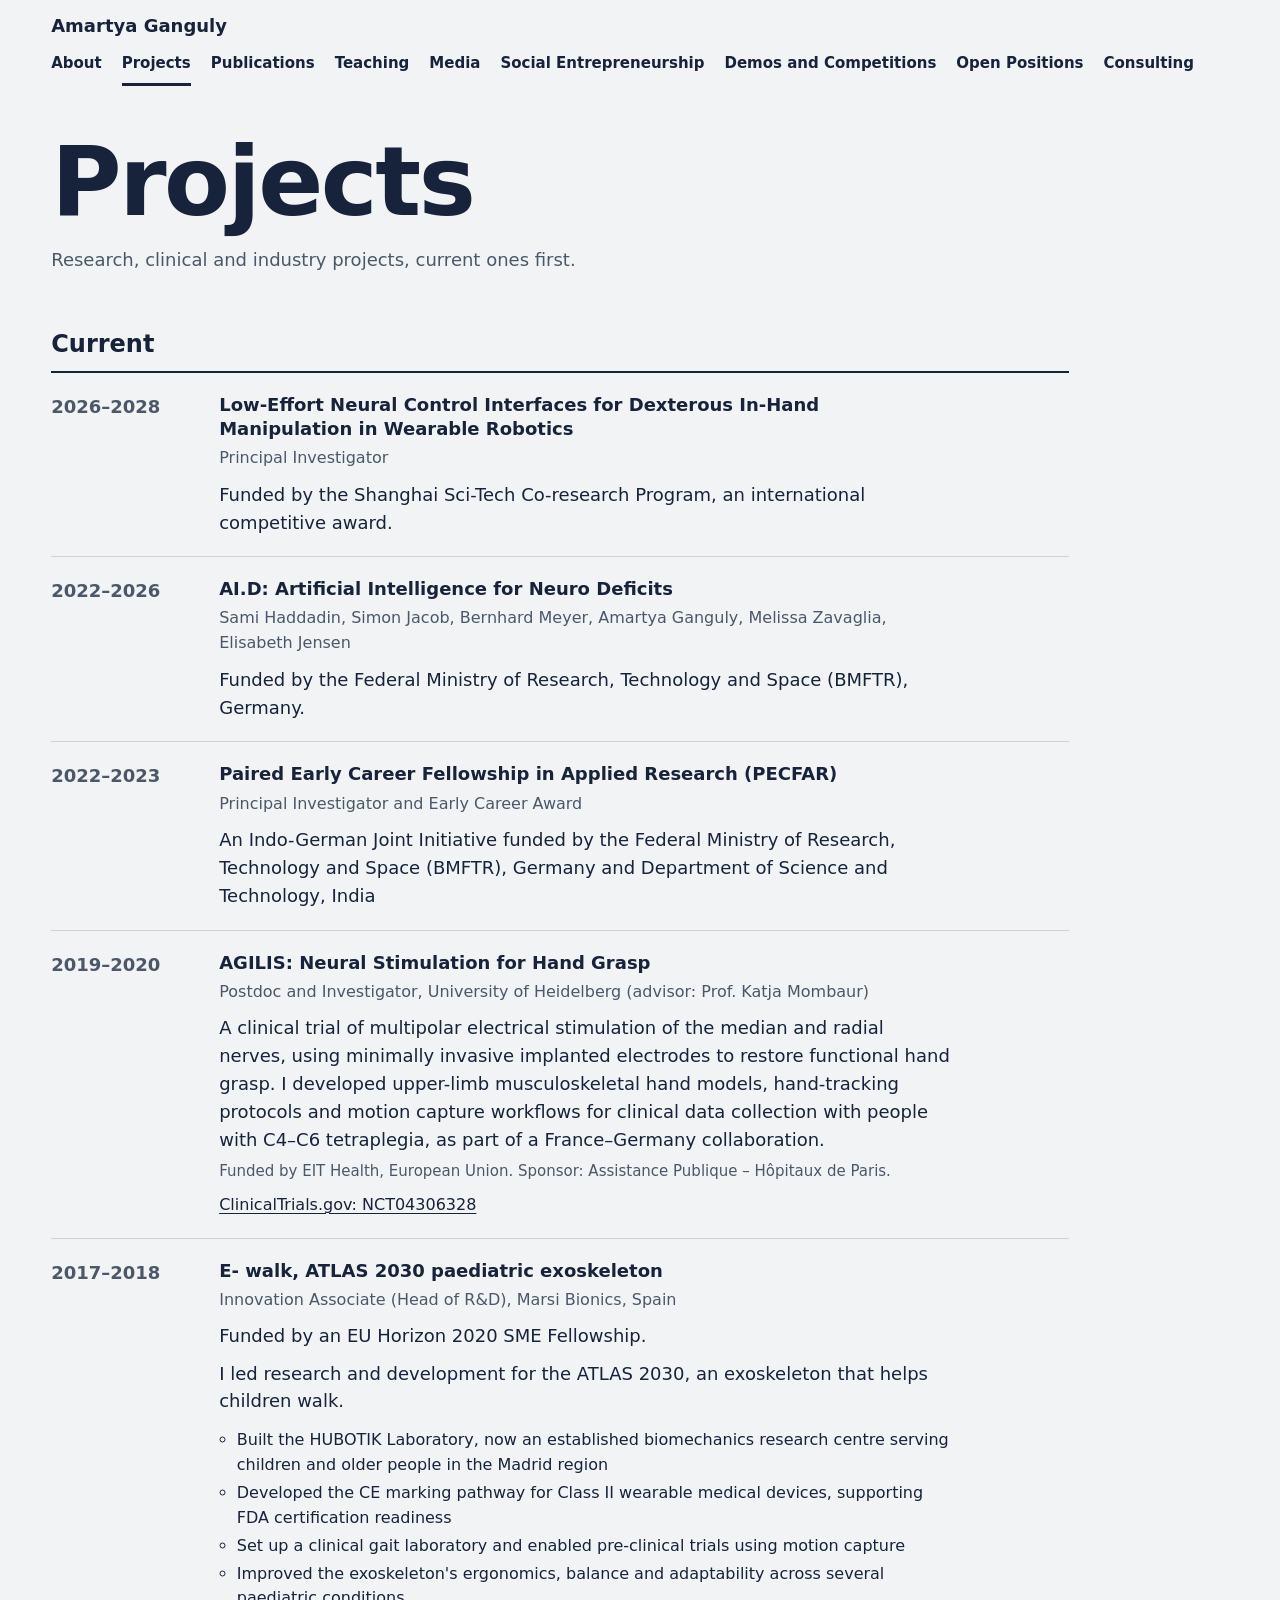
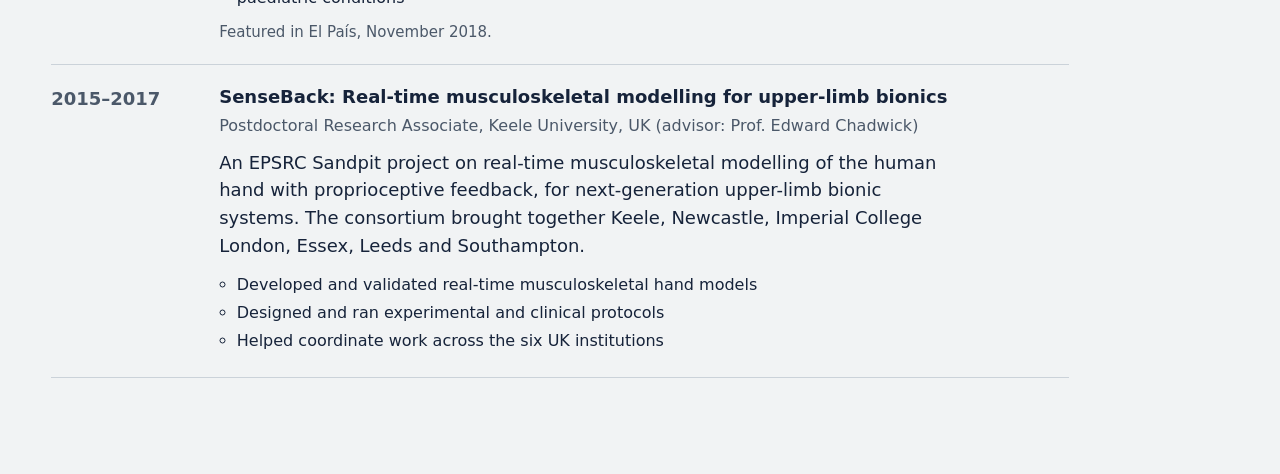
==== commit f54be127: "Update projects.html" ====
--- a/projects.html
+++ b/projects.html
@@ -21,51 +21,30 @@
       <ul class="entries" role="list">
 
         <li>
-          <p class="when">2021–present</p>
-          <h3 class="title">Intelligent Neuroprosthetics Laboratory</h3>
-          <p class="meta">Group Leader, Munich Institute of Robotics and Machine Intelligence (MIRMI), Technical University of Munich</p>
-          <p class="desc">I founded the lab in 2021 and built it from the ground up. It now runs as an autonomous research unit within MIRMI, with 9 staff and 6 doctoral candidates working on neuroprosthetics, neuromuscular modelling and wearable assistive devices.</p>
-          <ul class="facts">
-            <li>250 m² of dedicated lab space</li>
-            <li>Vicon motion capture and Delsys EMG systems</li>
-            <li>A multi-material 3D printing suite (5 systems)</li>
-            <li>2 Franka Emika robotic manipulators and 5 robotic hand platforms (3 Prensilia IH2 Azzurra, 2 Seed Robotics)</li>
-          </ul>
-          <p class="links"><a href="https://mirmi.tum.de/en/mirmi/research/labs/prosthetics">Lab page at MIRMI</a></p>
-        </li>
-
-        <li>
           <p class="when">2026–2028</p>
           <h3 class="title">Low-Effort Neural Control Interfaces for Dexterous In-Hand Manipulation in Wearable Robotics</h3>
-          <p class="meta">Principal Investigator and Visiting Scientific Fellow, Shanghai University</p>
+          <p class="meta">Principal Investigator</p>
           <p class="desc">Funded by the Shanghai Sci-Tech Co-research Program, an international competitive award.</p>
         </li>
 
         <li>
           <p class="when">2022–2026</p>
           <h3 class="title">AI.D: Artificial Intelligence for Neuro Deficits</h3>
-          <p class="meta">Co-Investigator</p>
+          <p class="meta">Sami Haddadin, Simon Jacob, Bernhard Meyer, Amartya Ganguly, Melissa Zavaglia, Elisabeth Jensen</p>
           <p class="desc">Funded by the Federal Ministry of Research, Technology and Space (BMFTR), Germany.</p>
         </li>
-
-      </ul>
-    </section>
-
-    <section class="group" aria-labelledby="completed">
-      <h2 id="completed">Completed</h2>
-      <ul class="entries" role="list">
-
+        
         <li>
           <p class="when">2022–2023</p>
           <h3 class="title">Paired Early Career Fellowship in Applied Research (PECFAR)</h3>
-          <p class="meta">Principal Investigator and Early Career Fellow</p>
-          <p class="desc">An Indo-German Joint Initiative of DST and BMFTR.</p>
+          <p class="meta">Principal Investigator and Early Career Award</p>
+          <p class="desc">An Indo-German Joint Initiative funded by the Federal Ministry of Research, Technology and Space (BMFTR), Germany and Department of Science and Technology, India</p>
         </li>
 
         <li>
           <p class="when">2019–2020</p>
           <h3 class="title">AGILIS: Neural Stimulation for Hand Grasp</h3>
-          <p class="meta">Co-Investigator, University of Heidelberg (advisor: Prof. Katja Mombaur)</p>
+          <p class="meta"> Postdoc and Investigator, University of Heidelberg (advisor: Prof. Katja Mombaur)</p>
           <p class="desc">A clinical trial of multipolar electrical stimulation of the median and radial nerves, using minimally invasive implanted electrodes to restore functional hand grasp. I developed upper-limb musculoskeletal hand models, hand-tracking protocols and motion capture workflows for clinical data collection with people with C4–C6 tetraplegia, as part of a France–Germany collaboration.</p>
           <p class="note">Funded by EIT Health, European Union. Sponsor: Assistance Publique – Hôpitaux de Paris.</p>
           <p class="links"><a href="https://clinicaltrials.gov/study/NCT04306328">ClinicalTrials.gov: NCT04306328</a></p>
@@ -73,23 +52,17 @@
 
         <li>
           <p class="when">2017–2018</p>
-          <h3 class="title">ATLAS 2030 paediatric exoskeleton</h3>
+          <h3 class="title">E- walk, ATLAS 2030 paediatric exoskeleton</h3>
           <p class="meta">Innovation Associate (Head of R&amp;D), Marsi Bionics, Spain</p>
+          <p class="desc">Funded by an EU Horizon 2020 SME Fellowship.</p>
           <p class="desc">I led research and development for the ATLAS 2030, an exoskeleton that helps children walk.</p>
           <ul class="facts">
-            <li>Founded and built the HUBOTIK Laboratory, now an established biomechanics research centre serving children and older people in the Madrid region</li>
+            <li>Built the HUBOTIK Laboratory, now an established biomechanics research centre serving children and older people in the Madrid region</li>
             <li>Developed the CE marking pathway for Class II wearable medical devices, supporting FDA certification readiness</li>
             <li>Set up a clinical gait laboratory and enabled pre-clinical trials using motion capture</li>
             <li>Improved the exoskeleton's ergonomics, balance and adaptability across several paediatric conditions</li>
           </ul>
           <p class="note">Featured in El País, November 2018.</p>
-        </li>
-
-        <li>
-          <p class="when">2017–2018</p>
-          <h3 class="title">E-Walk</h3>
-          <p class="meta">Principal Investigator</p>
-          <p class="desc">Funded by an EU Horizon 2020 SME Fellowship.</p>
         </li>
 
         <li>
--- a/style.css
+++ b/style.css
@@ -46,7 +46,7 @@
 .tabs a:hover { border-bottom-color: var(--rule); }
 .tabs a:focus-visible { outline-offset: -3px; }
 .tabs a[aria-current="page"] { border-bottom-color: currentColor; }
-@media (max-width: 1180px) {
+@media (max-width: 1360px) {
   .site-header { flex-direction: column; align-items: flex-start; }
   .tabs { margin-left: 0; align-self: stretch; gap: 0 1.25rem; }
 }
